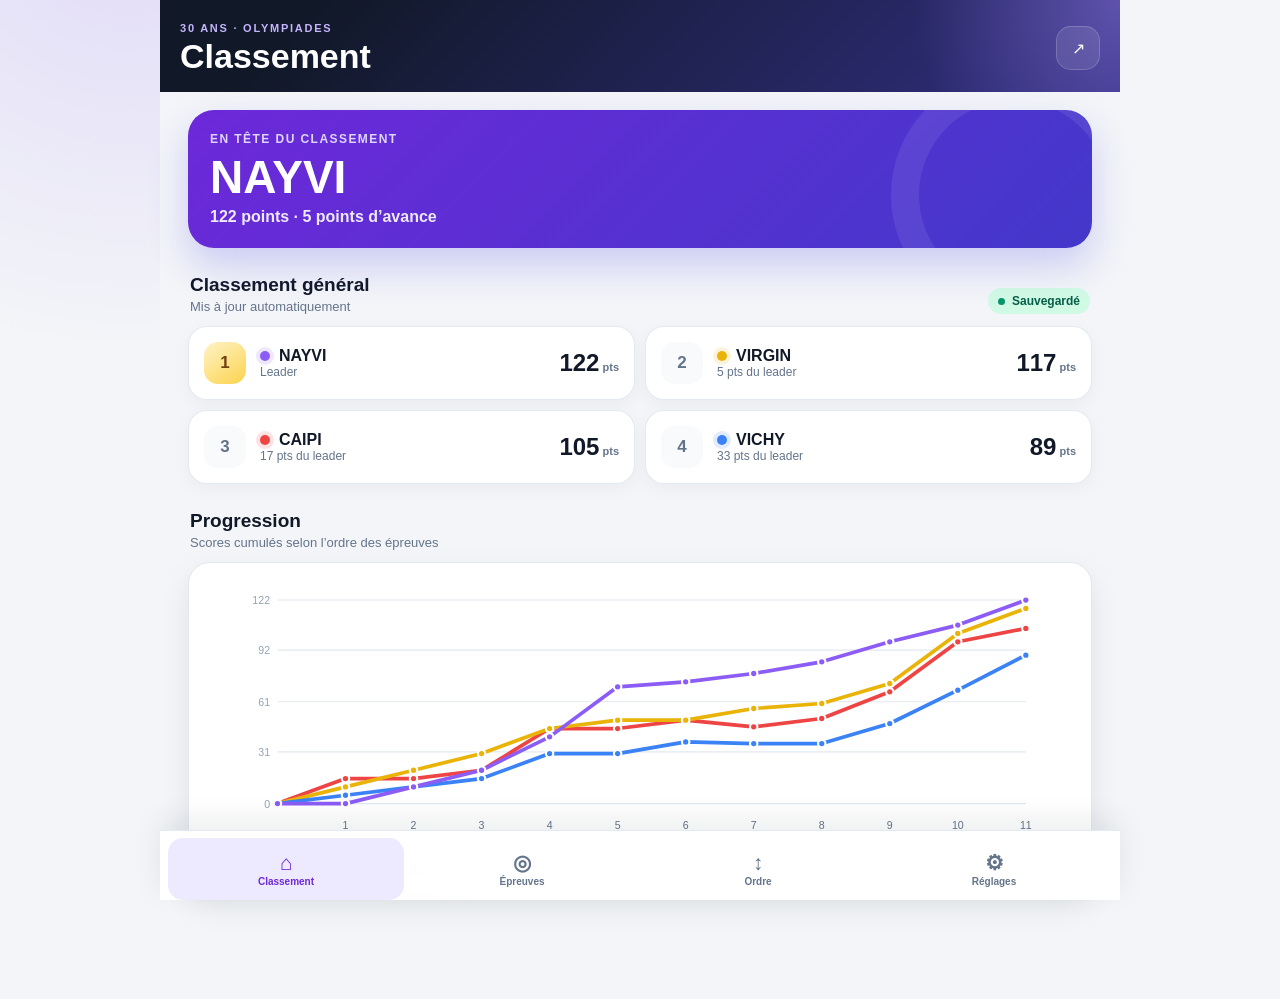
==== index.html @ afd399ad "Add files via upload" ====
<!doctype html>
<html lang="fr">
<head>
  <meta charset="UTF-8">
  <meta name="viewport" content="width=device-width, initial-scale=1, viewport-fit=cover">
  <meta name="theme-color" content="#111827">
  <meta name="apple-mobile-web-app-capable" content="yes">
  <meta name="apple-mobile-web-app-status-bar-style" content="black-translucent">
  <meta name="apple-mobile-web-app-title" content="Olympiades">
  <title>Olympiades Anniversaire</title>
  <link rel="manifest" href="manifest.webmanifest">
  <link rel="icon" href="icons/icon.svg" type="image/svg+xml">
  <link rel="apple-touch-icon" href="icons/apple-touch-icon.png">
  <link rel="stylesheet" href="styles.css">
</head>
<body>
  <div class="app-shell">
    <header class="topbar">
      <div>
        <p class="eyebrow">30 ANS · OLYMPIADES</p>
        <h1 id="page-title">Classement</h1>
      </div>
      <button class="icon-button" id="fullscreen-btn" aria-label="Afficher en plein écran" title="Plein écran">
        <span aria-hidden="true">↗</span>
      </button>
    </header>

    <main id="app" class="main-content" aria-live="polite"></main>

    <nav class="bottom-nav" aria-label="Navigation principale">
      <button class="nav-item active" data-view="dashboard">
        <span class="nav-icon">⌂</span>
        <span>Classement</span>
      </button>
      <button class="nav-item" data-view="events">
        <span class="nav-icon">◎</span>
        <span>Épreuves</span>
      </button>
      <button class="nav-item" data-view="order">
        <span class="nav-icon">↕</span>
        <span>Ordre</span>
      </button>
      <button class="nav-item" data-view="settings">
        <span class="nav-icon">⚙</span>
        <span>Réglages</span>
      </button>
    </nav>
  </div>

  <div id="toast" class="toast" role="status"></div>
  <input id="import-file" type="file" accept=".json,application/json" hidden>
  <script src="app.js"></script>
</body>
</html>
---- styles.css ----
:root {
  --bg: #f3f5f8;
  --surface: #ffffff;
  --surface-soft: #f8fafc;
  --ink: #111827;
  --muted: #64748b;
  --line: #e2e8f0;
  --brand: #6d28d9;
  --brand-dark: #4c1d95;
  --brand-soft: #ede9fe;
  --success: #059669;
  --danger: #dc2626;
  --shadow: 0 12px 30px rgba(15, 23, 42, 0.08);
  --radius: 22px;
  --safe-bottom: env(safe-area-inset-bottom, 0px);
}

* { box-sizing: border-box; }

html {
  background: var(--ink);
  -webkit-text-size-adjust: 100%;
}

body {
  margin: 0;
  min-width: 320px;
  min-height: 100vh;
  overflow-x: hidden;
  color: var(--ink);
  background:
    radial-gradient(circle at 10% -10%, rgba(139, 92, 246, .18), transparent 28rem),
    var(--bg);
  font-family: Inter, ui-sans-serif, -apple-system, BlinkMacSystemFont, "Segoe UI", sans-serif;
}

button, input, select { font: inherit; }
button { -webkit-tap-highlight-color: transparent; }

.app-shell {
  width: min(100%, 960px);
  min-height: 100vh;
  margin: 0 auto;
  background: var(--bg);
}

.topbar {
  position: sticky;
  z-index: 20;
  top: 0;
  display: flex;
  align-items: center;
  justify-content: space-between;
  min-height: 92px;
  padding: calc(18px + env(safe-area-inset-top, 0px)) 20px 14px;
  color: #fff;
  background:
    radial-gradient(circle at 100% 0, rgba(167, 139, 250, .4), transparent 13rem),
    linear-gradient(135deg, #111827 15%, #312e81 100%);
}

.eyebrow {
  margin: 0 0 4px;
  color: #c4b5fd;
  font-size: 11px;
  font-weight: 800;
  letter-spacing: .16em;
}

h1 {
  margin: 0;
  font-size: clamp(25px, 6vw, 34px);
  line-height: 1.08;
}

h2, h3, p { margin-top: 0; }

.icon-button {
  display: grid;
  width: 44px;
  height: 44px;
  border: 1px solid rgba(255,255,255,.18);
  border-radius: 15px;
  color: #fff;
  background: rgba(255,255,255,.1);
  place-items: center;
}

.main-content {
  min-width: 0;
  padding: 18px 16px calc(104px + var(--safe-bottom));
}

.hero-card {
  position: relative;
  overflow: hidden;
  padding: 22px;
  border-radius: 26px;
  color: #fff;
  background: linear-gradient(135deg, #6d28d9, #4338ca);
  box-shadow: 0 18px 38px rgba(79, 70, 229, .24);
}

.hero-card::after {
  position: absolute;
  right: -45px;
  bottom: -70px;
  width: 190px;
  height: 190px;
  border: 28px solid rgba(255,255,255,.08);
  border-radius: 50%;
  content: "";
}

.hero-label {
  margin-bottom: 8px;
  color: #ddd6fe;
  font-size: 12px;
  font-weight: 800;
  letter-spacing: .12em;
  text-transform: uppercase;
}

.hero-winner {
  margin: 0;
  font-size: clamp(31px, 9vw, 46px);
  line-height: 1;
}

.hero-score {
  margin: 8px 0 0;
  color: #ede9fe;
  font-weight: 700;
}

.section-heading {
  display: flex;
  align-items: end;
  justify-content: space-between;
  gap: 16px;
  margin: 26px 2px 12px;
}

.section-heading > div { min-width: 0; }

.section-heading h2 {
  margin: 0;
  font-size: 19px;
}

.section-heading p {
  margin: 3px 0 0;
  color: var(--muted);
  font-size: 13px;
}

.rank-list, .event-list, .order-list {
  display: grid;
  gap: 10px;
}

.rank-card {
  display: grid;
  grid-template-columns: 44px minmax(0, 1fr) max-content;
  gap: 12px;
  align-items: center;
  padding: 15px;
  border: 1px solid rgba(226,232,240,.9);
  border-radius: 19px;
  background: var(--surface);
  box-shadow: 0 5px 18px rgba(15,23,42,.045);
}

.rank-position {
  display: grid;
  width: 42px;
  height: 42px;
  border-radius: 14px;
  color: var(--muted);
  background: var(--surface-soft);
  font-size: 17px;
  font-weight: 900;
  place-items: center;
}

.rank-card:first-child .rank-position {
  color: #713f12;
  background: linear-gradient(145deg, #fef3c7, #fcd34d);
}

.team-row {
  display: flex;
  align-items: center;
  gap: 9px;
  min-width: 0;
}

.team-dot {
  flex: 0 0 auto;
  width: 10px;
  height: 10px;
  border-radius: 50%;
  background: var(--team);
  box-shadow: 0 0 0 4px color-mix(in srgb, var(--team) 15%, transparent);
}

.team-name { font-weight: 850; }
.team-detail { color: var(--muted); font-size: 12px; }
.score { white-space: nowrap; font-size: 24px; font-weight: 900; }
.score small { color: var(--muted); font-size: 11px; }

.chart-card, .card {
  min-width: 0;
  padding: 18px;
  border: 1px solid var(--line);
  border-radius: var(--radius);
  background: var(--surface);
  box-shadow: var(--shadow);
}

.chart-wrap {
  max-width: 100%;
  overflow-x: auto;
  padding-bottom: 4px;
}

.chart {
  display: block;
  width: 100%;
  min-width: 650px;
  height: 265px;
}

.legend {
  display: flex;
  flex-wrap: wrap;
  gap: 8px 14px;
  margin-top: 12px;
}

.legend-item {
  display: flex;
  align-items: center;
  gap: 7px;
  color: var(--muted);
  font-size: 12px;
  font-weight: 700;
}

.event-card {
  display: grid;
  grid-template-columns: 46px 1fr auto;
  gap: 12px;
  align-items: center;
  width: 100%;
  padding: 14px;
  border: 1px solid var(--line);
  border-radius: 19px;
  text-align: left;
  color: var(--ink);
  background: var(--surface);
  box-shadow: 0 5px 18px rgba(15,23,42,.04);
}

.event-number {
  display: grid;
  width: 46px;
  height: 46px;
  border-radius: 15px;
  color: var(--brand);
  background: var(--brand-soft);
  font-weight: 900;
  place-items: center;
}

.event-card strong { display: block; line-height: 1.2; }
.event-card small { color: var(--muted); }
.chevron { color: #94a3b8; font-size: 22px; }

.event-header {
  display: flex;
  align-items: flex-start;
  gap: 12px;
  margin-bottom: 16px;
}

.back-button {
  flex: 0 0 auto;
  width: 42px;
  height: 42px;
  border: 1px solid var(--line);
  border-radius: 14px;
  background: var(--surface);
}

.event-header h2 { margin: 1px 0 4px; font-size: 21px; }
.event-header p { margin: 0; color: var(--muted); font-size: 13px; line-height: 1.45; }

.score-strip {
  display: grid;
  grid-template-columns: repeat(4, 1fr);
  gap: 7px;
  margin-bottom: 14px;
}

.mini-score {
  min-width: 0;
  padding: 10px 5px;
  border-radius: 14px;
  text-align: center;
  background: color-mix(in srgb, var(--team) 10%, white);
}

.mini-score span {
  display: block;
  overflow: hidden;
  font-size: 10px;
  font-weight: 800;
  text-overflow: ellipsis;
}

.mini-score strong { display: block; margin-top: 2px; font-size: 20px; }

.round-card {
  margin-bottom: 12px;
  padding: 15px;
  border: 1px solid var(--line);
  border-radius: 18px;
  background: var(--surface);
}

.round-title {
  display: flex;
  align-items: center;
  justify-content: space-between;
  gap: 12px;
  margin-bottom: 12px;
  font-size: 14px;
  font-weight: 850;
}

.field-grid {
  display: grid;
  grid-template-columns: repeat(2, minmax(0, 1fr));
  gap: 11px;
}

.field-grid.four { grid-template-columns: repeat(2, minmax(0, 1fr)); }

label {
  display: grid;
  gap: 6px;
  color: var(--muted);
  font-size: 11px;
  font-weight: 750;
}

input, select {
  width: 100%;
  min-height: 46px;
  border: 1px solid #cbd5e1;
  border-radius: 13px;
  outline: none;
  color: var(--ink);
  background: #fff;
  font-size: 16px;
  font-weight: 700;
  padding: 10px 12px;
}

input:focus, select:focus {
  border-color: #8b5cf6;
  box-shadow: 0 0 0 3px rgba(139,92,246,.13);
}

.field-team {
  padding-left: 9px;
  border-left: 3px solid var(--team);
}

.button {
  min-height: 46px;
  padding: 11px 16px;
  border: 0;
  border-radius: 14px;
  color: #fff;
  background: linear-gradient(135deg, var(--brand), #4f46e5);
  font-weight: 850;
}

.button.secondary {
  border: 1px solid var(--line);
  color: var(--ink);
  background: var(--surface);
}

.button.danger {
  color: #991b1b;
  background: #fee2e2;
}

.button-row {
  display: grid;
  grid-template-columns: repeat(2, 1fr);
  gap: 10px;
}

.wide { width: 100%; }

.order-item {
  display: grid;
  grid-template-columns: 38px 1fr auto;
  gap: 11px;
  align-items: center;
  padding: 12px;
  border: 1px solid var(--line);
  border-radius: 17px;
  background: var(--surface);
}

.drag-handle {
  display: grid;
  width: 36px;
  height: 42px;
  border-radius: 12px;
  color: #94a3b8;
  background: var(--surface-soft);
  font-size: 19px;
  cursor: grab;
  place-items: center;
  touch-action: none;
}

.order-controls { display: flex; gap: 5px; }
.order-controls button {
  width: 34px;
  height: 34px;
  border: 1px solid var(--line);
  border-radius: 10px;
  background: #fff;
}

.order-item.dragging { opacity: .45; }
.order-item.drag-over { border-color: var(--brand); background: var(--brand-soft); }

.settings-stack { display: grid; gap: 13px; }
.setting-card h3 { margin-bottom: 7px; font-size: 17px; }
.setting-card p { color: var(--muted); font-size: 13px; line-height: 1.5; }
.setting-card .button { margin-top: 8px; }

.status-pill {
  display: inline-flex;
  align-items: center;
  gap: 7px;
  padding: 6px 10px;
  border-radius: 999px;
  color: #065f46;
  background: #d1fae5;
  font-size: 12px;
  font-weight: 800;
}

.status-pill::before {
  width: 7px;
  height: 7px;
  border-radius: 50%;
  background: var(--success);
  content: "";
}

.bottom-nav {
  position: fixed;
  z-index: 30;
  right: max(0px, calc((100vw - 960px) / 2));
  bottom: 0;
  left: max(0px, calc((100vw - 960px) / 2));
  display: grid;
  grid-template-columns: repeat(4, 1fr);
  width: auto;
  min-height: calc(70px + var(--safe-bottom));
  padding: 7px 8px var(--safe-bottom);
  border-top: 1px solid rgba(226,232,240,.9);
  background: rgba(255,255,255,.94);
  box-shadow: 0 -10px 30px rgba(15,23,42,.08);
  backdrop-filter: blur(16px);
}

.nav-item {
  display: grid;
  align-content: center;
  justify-items: center;
  gap: 3px;
  border: 0;
  border-radius: 15px;
  color: #64748b;
  background: transparent;
  font-size: 10px;
  font-weight: 800;
}

.nav-icon { font-size: 21px; line-height: 1; }
.nav-item.active { color: var(--brand); background: var(--brand-soft); }

.toast {
  position: fixed;
  z-index: 50;
  bottom: calc(88px + var(--safe-bottom));
  left: 50%;
  max-width: calc(100% - 32px);
  padding: 11px 16px;
  border-radius: 13px;
  color: #fff;
  background: #111827;
  box-shadow: var(--shadow);
  opacity: 0;
  pointer-events: none;
  transform: translate(-50%, 12px);
  transition: .22s ease;
  font-size: 13px;
  font-weight: 750;
}

.toast.show { opacity: 1; transform: translate(-50%, 0); }
.empty { padding: 26px; color: var(--muted); text-align: center; }
.muted { color: var(--muted); }
.spacer { height: 12px; }

@media (min-width: 700px) {
  .main-content { padding-right: 28px; padding-left: 28px; }
  .field-grid.four { grid-template-columns: repeat(4, minmax(0, 1fr)); }
  .rank-list { grid-template-columns: repeat(2, 1fr); }
  .event-list { grid-template-columns: repeat(2, 1fr); }
}

@media print {
  .topbar, .bottom-nav, .icon-button { display: none; }
  .main-content { padding: 16px; }
  body, .app-shell { background: #fff; }
}
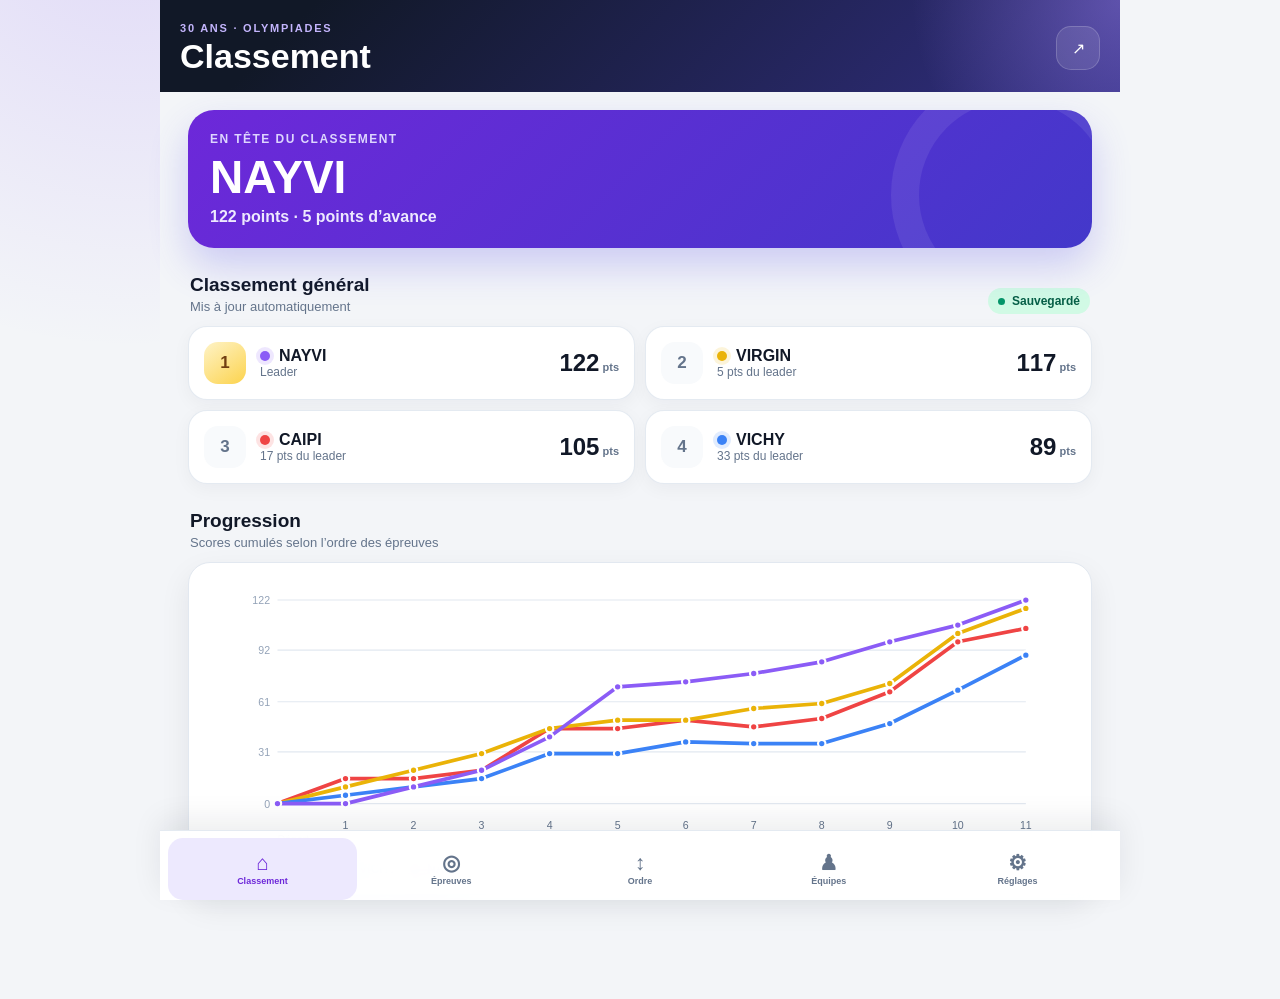
==== commit 8b282021: "Add files via upload" ====
--- a/index.html
+++ b/index.html
@@ -11,7 +11,7 @@
   <link rel="manifest" href="manifest.webmanifest">
   <link rel="icon" href="icons/icon.svg" type="image/svg+xml">
   <link rel="apple-touch-icon" href="icons/apple-touch-icon.png">
-  <link rel="stylesheet" href="styles.css">
+  <link rel="stylesheet" href="styles.css?v=2">
 </head>
 <body>
   <div class="app-shell">
@@ -40,6 +40,10 @@
         <span class="nav-icon">↕</span>
         <span>Ordre</span>
       </button>
+      <button class="nav-item" data-view="teams">
+        <span class="nav-icon">♟</span>
+        <span>Équipes</span>
+      </button>
       <button class="nav-item" data-view="settings">
         <span class="nav-icon">⚙</span>
         <span>Réglages</span>
@@ -49,6 +53,6 @@
 
   <div id="toast" class="toast" role="status"></div>
   <input id="import-file" type="file" accept=".json,application/json" hidden>
-  <script src="app.js"></script>
+  <script src="app.js?v=2"></script>
 </body>
 </html>
--- a/styles.css
+++ b/styles.css
@@ -297,14 +297,16 @@
 .event-header p { margin: 0; color: var(--muted); font-size: 13px; line-height: 1.45; }
 
 .score-strip {
-  display: grid;
-  grid-template-columns: repeat(4, 1fr);
+  display: flex;
   gap: 7px;
   margin-bottom: 14px;
+  overflow-x: auto;
+  scrollbar-width: none;
 }
 
 .mini-score {
-  min-width: 0;
+  flex: 1 0 76px;
+  min-width: 76px;
   padding: 10px 5px;
   border-radius: 14px;
   text-align: center;
@@ -468,6 +470,96 @@
   content: "";
 }
 
+.team-manager-intro {
+  position: relative;
+  margin-bottom: 13px;
+  padding-right: 92px;
+}
+
+.team-manager-intro h3 { margin-bottom: 7px; }
+.team-manager-intro p { margin-bottom: 0; line-height: 1.45; }
+
+.team-count {
+  position: absolute;
+  top: 18px;
+  right: 18px;
+  display: grid;
+  width: 62px;
+  height: 62px;
+  border-radius: 18px;
+  color: var(--brand);
+  background: var(--brand-soft);
+  text-align: center;
+  place-content: center;
+}
+
+.team-count strong { font-size: 24px; line-height: 1; }
+.team-count span { margin-top: 3px; font-size: 9px; font-weight: 850; text-transform: uppercase; }
+.team-manager-list { display: grid; gap: 10px; }
+
+.team-manager-card {
+  position: relative;
+  display: grid;
+  grid-template-columns: 42px minmax(0, 1fr) 34px;
+  gap: 11px;
+  align-items: center;
+  padding: 14px;
+  border-left: 5px solid var(--team);
+}
+
+.team-manager-number {
+  display: grid;
+  width: 40px;
+  height: 40px;
+  border-radius: 13px;
+  color: var(--team);
+  background: color-mix(in srgb, var(--team) 12%, white);
+  font-weight: 900;
+  place-items: center;
+}
+
+.team-manager-fields {
+  display: grid;
+  grid-template-columns: minmax(0, 1fr) 105px;
+  gap: 9px;
+}
+
+.color-control {
+  display: flex;
+  align-items: center;
+  min-height: 46px;
+  padding: 6px 8px;
+  border: 1px solid #cbd5e1;
+  border-radius: 13px;
+  background: #fff;
+}
+
+.color-control input {
+  flex: 0 0 auto;
+  width: 32px;
+  min-height: 30px;
+  padding: 0;
+  border: 0;
+  border-radius: 8px;
+}
+
+.color-control span { display: none; }
+
+.remove-team {
+  width: 34px;
+  height: 34px;
+  border: 0;
+  border-radius: 11px;
+  color: #b91c1c;
+  background: #fee2e2;
+  font-size: 22px;
+}
+
+.remove-team:disabled { color: #94a3b8; background: #f1f5f9; }
+.add-team-button { margin-top: 14px; }
+.add-team-button:disabled { opacity: .45; }
+.team-limit { margin: 9px 0 0; color: var(--muted); font-size: 11px; text-align: center; }
+
 .bottom-nav {
   position: fixed;
   z-index: 30;
@@ -475,7 +567,7 @@
   bottom: 0;
   left: max(0px, calc((100vw - 960px) / 2));
   display: grid;
-  grid-template-columns: repeat(4, 1fr);
+  grid-template-columns: repeat(5, 1fr);
   width: auto;
   min-height: calc(70px + var(--safe-bottom));
   padding: 7px 8px var(--safe-bottom);
@@ -494,7 +586,7 @@
   border-radius: 15px;
   color: #64748b;
   background: transparent;
-  font-size: 10px;
+  font-size: 9px;
   font-weight: 800;
 }
 
@@ -532,6 +624,11 @@
   .event-list { grid-template-columns: repeat(2, 1fr); }
 }
 
+@media (max-width: 430px) {
+  .team-manager-fields { grid-template-columns: 1fr 58px; }
+  .nav-icon { font-size: 19px; }
+}
+
 @media print {
   .topbar, .bottom-nav, .icon-button { display: none; }
   .main-content { padding: 16px; }
